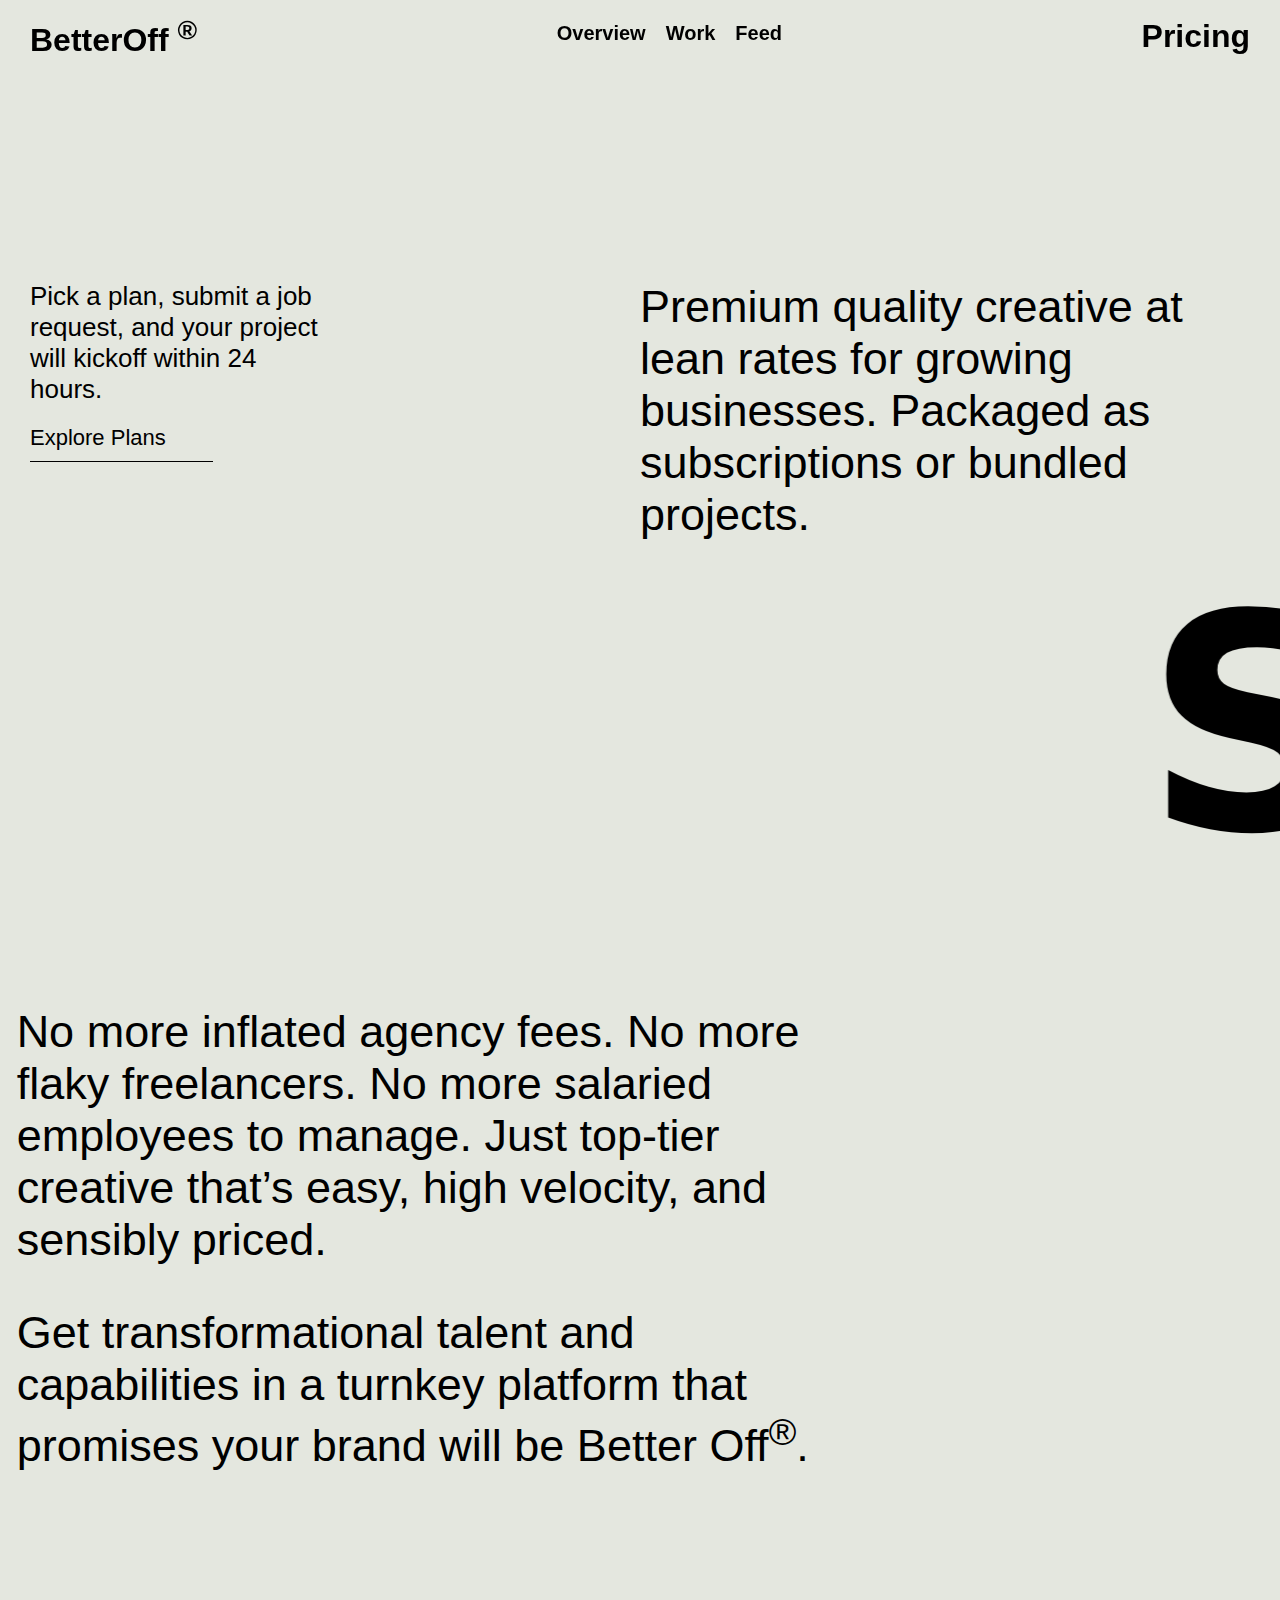
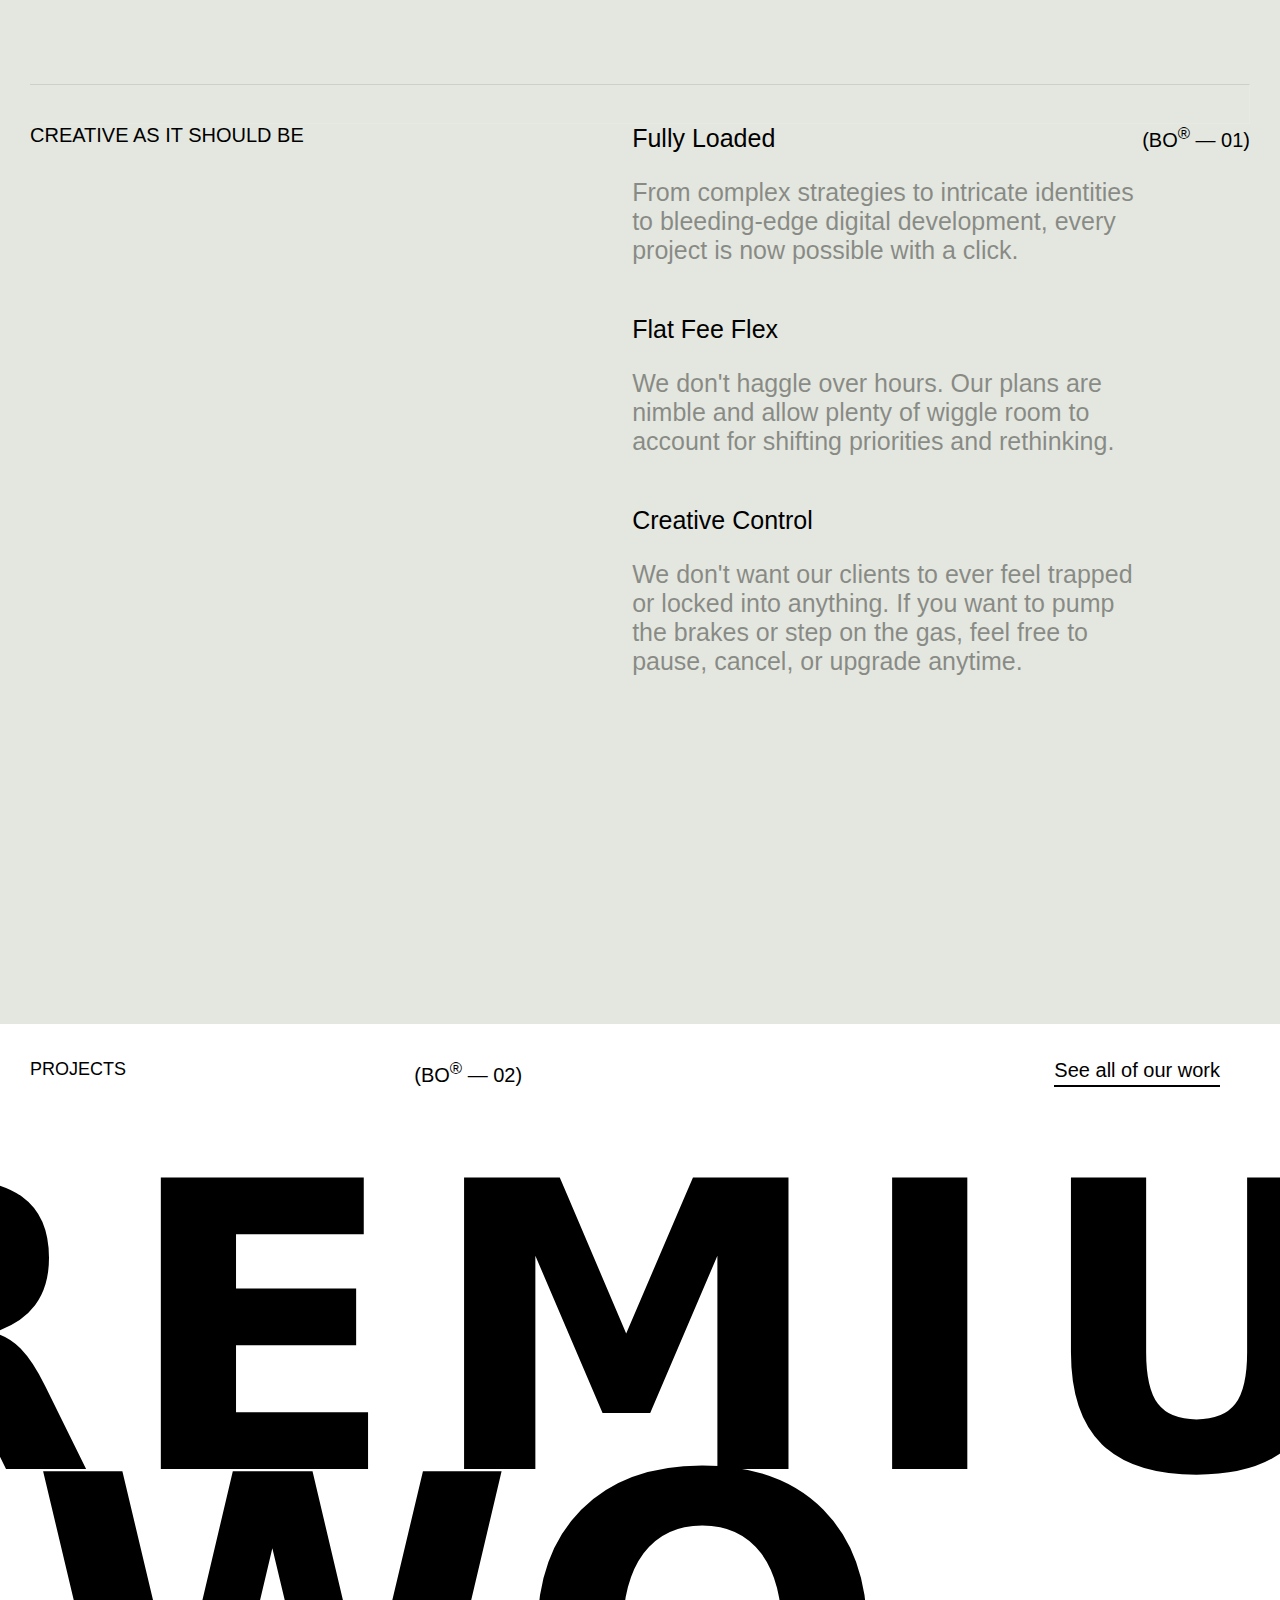
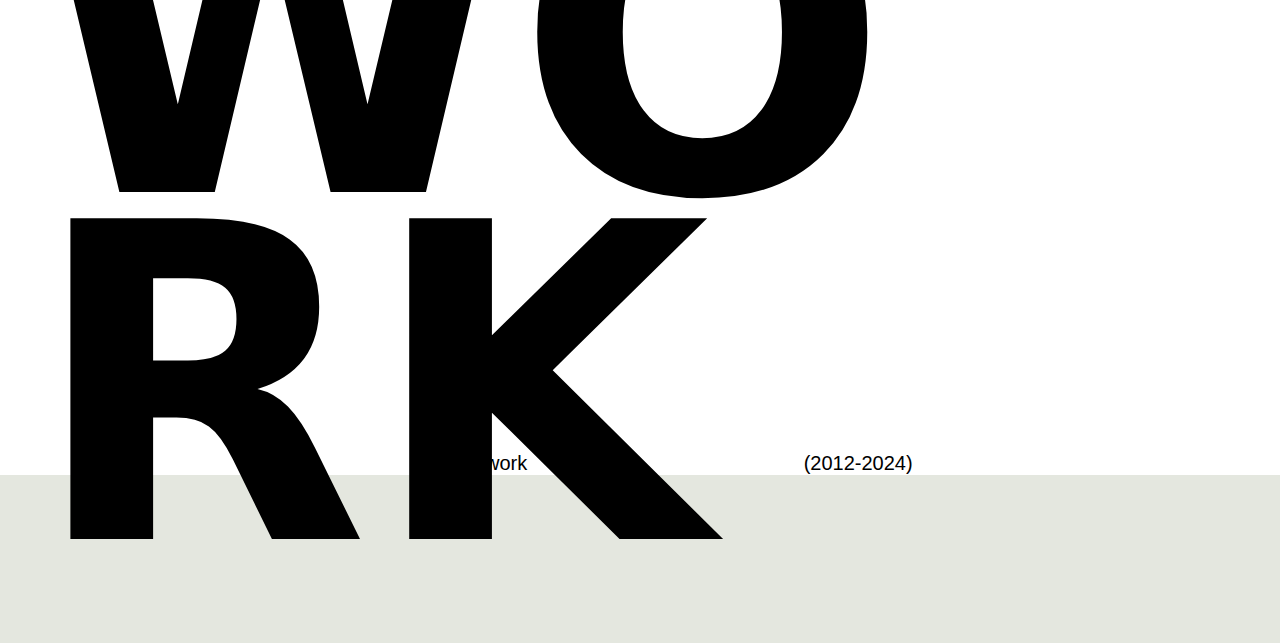
==== index.html @ 03f6bea2 "page4" ====
<!DOCTYPE html>
<html lang="en">
    <head>
        <meta charset="UTF-8" />
        <meta name="viewport" content="width=device-width, initial-scale=1.0" />
        <title>Clone Website</title>
        <link
    href="https://cdn.jsdelivr.net/npm/remixicon@4.3.0/fonts/remixicon.css"
    rel="stylesheet"
/>
        <link rel="stylesheet" href="style.css" />
    </head>
    <body>
        <nav>
            <h1>BetterOff <sup>&#174;</sup></h1>
            <ul>
                <li>Overview</li>
                <li>Work</li>
                <li>Feed</li>
            </ul>
            <h1>Pricing</h1>
        </nav>

        <div class="page1">
            <div style="height: 30%"></div>
            <div class="content">
                <div class="left">
                    <p>
                        Pick a plan, submit a job request, and your project will kickoff within 24 hours.
                    </p>
                    <button>
                        Explore Plans <i class="ri-arrow-right-line"></i>
                    </button>
                </div>
                <h1 class="right">
                    Premium quality creative at lean rates
                    for growing businesses. Packaged as
                    subscriptions or bundled projects.
                </h1>
            </div>
            <marquee scrollamount="15" behavior="" direction=""
                >SUBSCRIBE
                <img
                    src="https://plus.unsplash.com/premium_photo-1682633117352-f94fecd90abe?q=80&w=1932&auto=format&fit=crop&ixlib=rb-4.0.3&ixid=M3wxMjA3fDB8MHxwaG90by1wYWdlfHx8fGVufDB8fHx8fA%3D%3D"
                    alt=""
            /></marquee>
            </div>

            <div class="page2">
                <p>No more inflated agency fees. No more flaky
                    freelancers. No more salaried employees to
                    manage. Just top-tier creative that’s easy,
                    high velocity, and sensibly priced.
                </p>
                <p>Get transformational talent and capabilities
                    in a turnkey platform that promises your
                    brand will be Better Off<sup>&#174;</sup>.
                </p>
            </div>
            <hr>
            <div class="page3">
                <div class="left">
                    <h5><i class="ri-circle-fill"></i> Creative as it should be</h5>
                </div>
                <div class="center">
                    <div class="upper">
                        <h1>Fully Loaded</h1>
                        <p>From complex strategies to intricate identities <br> to bleeding-edge digital development, every <br> project is now possible with a click.</p>
                    </div>
                    <div class="middle">
                        <h1>Flat Fee Flex</h1>
                        <p>We don't haggle over hours. Our plans are <br> nimble and allow plenty of wiggle room to <br> account for shifting priorities and rethinking.</p>
                    </div>
                    <div class="lower">
                        <h1>Creative Control</h1>
                        <p>We don't want our clients to ever feel trapped <br> or locked into anything. If you want to pump <br> the brakes or step on the gas, feel free to <br> pause, cancel, or upgrade anytime. </p>
                    </div>
                </div>
                <div class="right">
                    <h1>(BO<sup>&#174;</sup> — 01)</h1>
                </div>
            </div>

            <div class="page4">
                <div class="nav">
                    <h1><i class="ri-circle-fill"></i> Projects</h1>
                    <h2>(BO<sup>&#174;</sup> — 02)</h2>
                    <a href="">See all of our work</a>
                </div>
                <div class="premium"> <h1>Premium</h1> </div>
                <div class="work">
                    <h1>Wo
                        <video width="530px"  autoplay loop src="assets/video.mp4"></video>
                    rk</h1>
                </div>
                <div class="footer">
                    <h1 class="client">Client work</h1>
                    <h1 class="year">(2012-2024)</h1>
                </div>    
            </div>
    </body>
</html>
---- style.css ----
* {
    margin: 0;
    padding: 0;
    box-sizing: border-box;
}
html,
body {
    height: 100%;
    width: 100%;
}
body {
    background-color: #e4e7df;
    font-family: sans-serif;
}

nav {
    width: 100%;
    padding: 15px 30px;
    display: flex;
    justify-content: space-between;
    align-items: center;
    position: fixed;
    top: 0;
    z-index: 100;
}

nav > ul {
    display: flex;
    align-items: center;
    list-style: none;
    gap: 20px;
    font-size: 20px;
    font-weight: 600;
}

nav ul li {
    padding-bottom: 5px;
    border-bottom: 1px solid transparent;
    /* transition: 1s 0.5s linear; */
    transition: 1s ;
}

nav ul li:hover {
    cursor: pointer;
    border-bottom: 1px solid black;
}

.page1 {
    width: 100%;
    height: 100vh;
    display: flex;
    flex-direction: column;
    justify-content: space-between;
}
.content {
    padding: 10px 30px;
    width: 100%;
    display: flex;
}

.content .left {
    width: 60%;
}

.content .left p {
    width: 50%;
    font-size: 26px;
    margin-bottom: 20px;
}

.content .left button {
    font-size: 22px;
    background-color: transparent;
    border: none;
    width: 30%;
    border-bottom: 1px solid black;
    padding-bottom: 10px;
    display: flex;
    justify-content: space-between;
}

.content .right {
    width: 60%;
    font-size: 45px;
    font-weight: 500;
}

.page1 marquee {
    display: flex;
    align-items: center;
    font-size: 300px;
    font-weight: 900;
    font-family: "Bebas Neue", system-ui;
    letter-spacing: 10px;
}

.page1 marquee img {
    height: 210px;
}

.page2{
    height: 80%;
    width: 65%;
    padding-top: 5%;
    font-size: 25px;
    /* background-color: brown; */
}

.page2 p{
    padding-top: 5%;
    padding-left: 2%;
    font-size: 45px;
    font-weight: 500;
}
hr{
    margin-top: 5%;
    /* padding: 2%; */
    margin-left: 30px;
    margin-right: 30px;
    padding-bottom: 3%;
    opacity: 0.3;
    border-left: none;
}

.page3{
    width: 100%;
    height: 100%;
    /* background-color: blueviolet; */
    display: flex;
    justify-content: space-between;
}
 
.page3 > .left{
    /* background-color: rgb(135, 105, 60); */
    margin-left: 30px;
    margin-top: 0;
}

.page3 > .left h5{
    font-size: 20px;
    font-weight: 500;
    text-transform: uppercase;
}

.page3 > .center{
    /* background-color: brown; */
    margin-left: 25%;
}

.page3 > .center > .upper h1{
    font-size: 25px;
    font-weight: 500;
    padding-bottom: 25px;
}

.page3 > .center > .upper p{
    font-size: 25px;
    opacity: 0.4;
    padding-bottom: 50px;
}

.page3 > .center > .middle h1{
    font-size: 25px;
    font-weight: 500;
    padding-bottom: 25px;
}

.page3 > .center > .middle p{
    font-size: 25px;
    opacity: 0.4;
    padding-bottom: 50px;
}


.page3 > .center > .lower h1{
    font-size: 25px;
    font-weight: 500;
    padding-bottom: 25px;
}

.page3 > .center > .lower p{
    font-size: 25px;
    opacity: 0.4;
    padding-bottom: 50px;
}

.page3 > .right h1{
    font-size: 20px;
    padding-right: 30px;
    font-weight: 500;
}

.page4{
    width: 100%;
    /* height: 100vh;  */
    background-color: #ffffff;
    padding: 0 30px;
}

.nav{
    display: flex;
    width: 100%;
    /* background-color: blue; */
    justify-content: space-between;
    padding-top: 35px;
}
.nav h1{
    font-size: 18px;
    font-weight: 500;
    text-transform: uppercase;
}

.nav h2{
    padding-right:20%;
    font-size: 20px;
    font-weight: 500;
}

.nav > a{
    margin-right: 30px;
    font-size: 20px;
    font-weight: 500;
    color: black;
    text-decoration: none;
    border-bottom: 2px solid black;
    animation: move 1s linear 1s infinite ;
    transition: all 1s;
}

.page4 >.nav > a:hover{
    border-bottom: 1px solid black;
}

.page4 .premium{
    width: 100%;
    height: 40%;
    /* background-color: red; */
    margin: 20% 0px;
    display: flex;
    justify-content: center;
}
.page4 > .premium > h1{
    font-family: "Bebas Neue", system-ui;
    font-size: 400px;
    padding: 0 20px;
    text-transform: uppercase;
    font-weight: 900;       
    line-height: 0px;
    letter-spacing: 30px;
}
.page4 > .work{
    font-family: "Bebas Neue", system-ui;
    font-size: 220px;
    text-transform: uppercase;
    font-weight: 900;
    line-height: 130px;
    display: flex;
    justify-content: center;
}
.footer{
    width: 100%;
    display: flex;
    /* margin-left: 30%;
    margin-right: 30%; */
    justify-content: space-evenly;
    font-size: 10px;
    /* background-color: brown; */
}
.footer >.client{
    padding-left: 10%;
    font-weight: 100;
}
.footer > .year{
    margin-right: 5%;
    font-weight: 100;
}
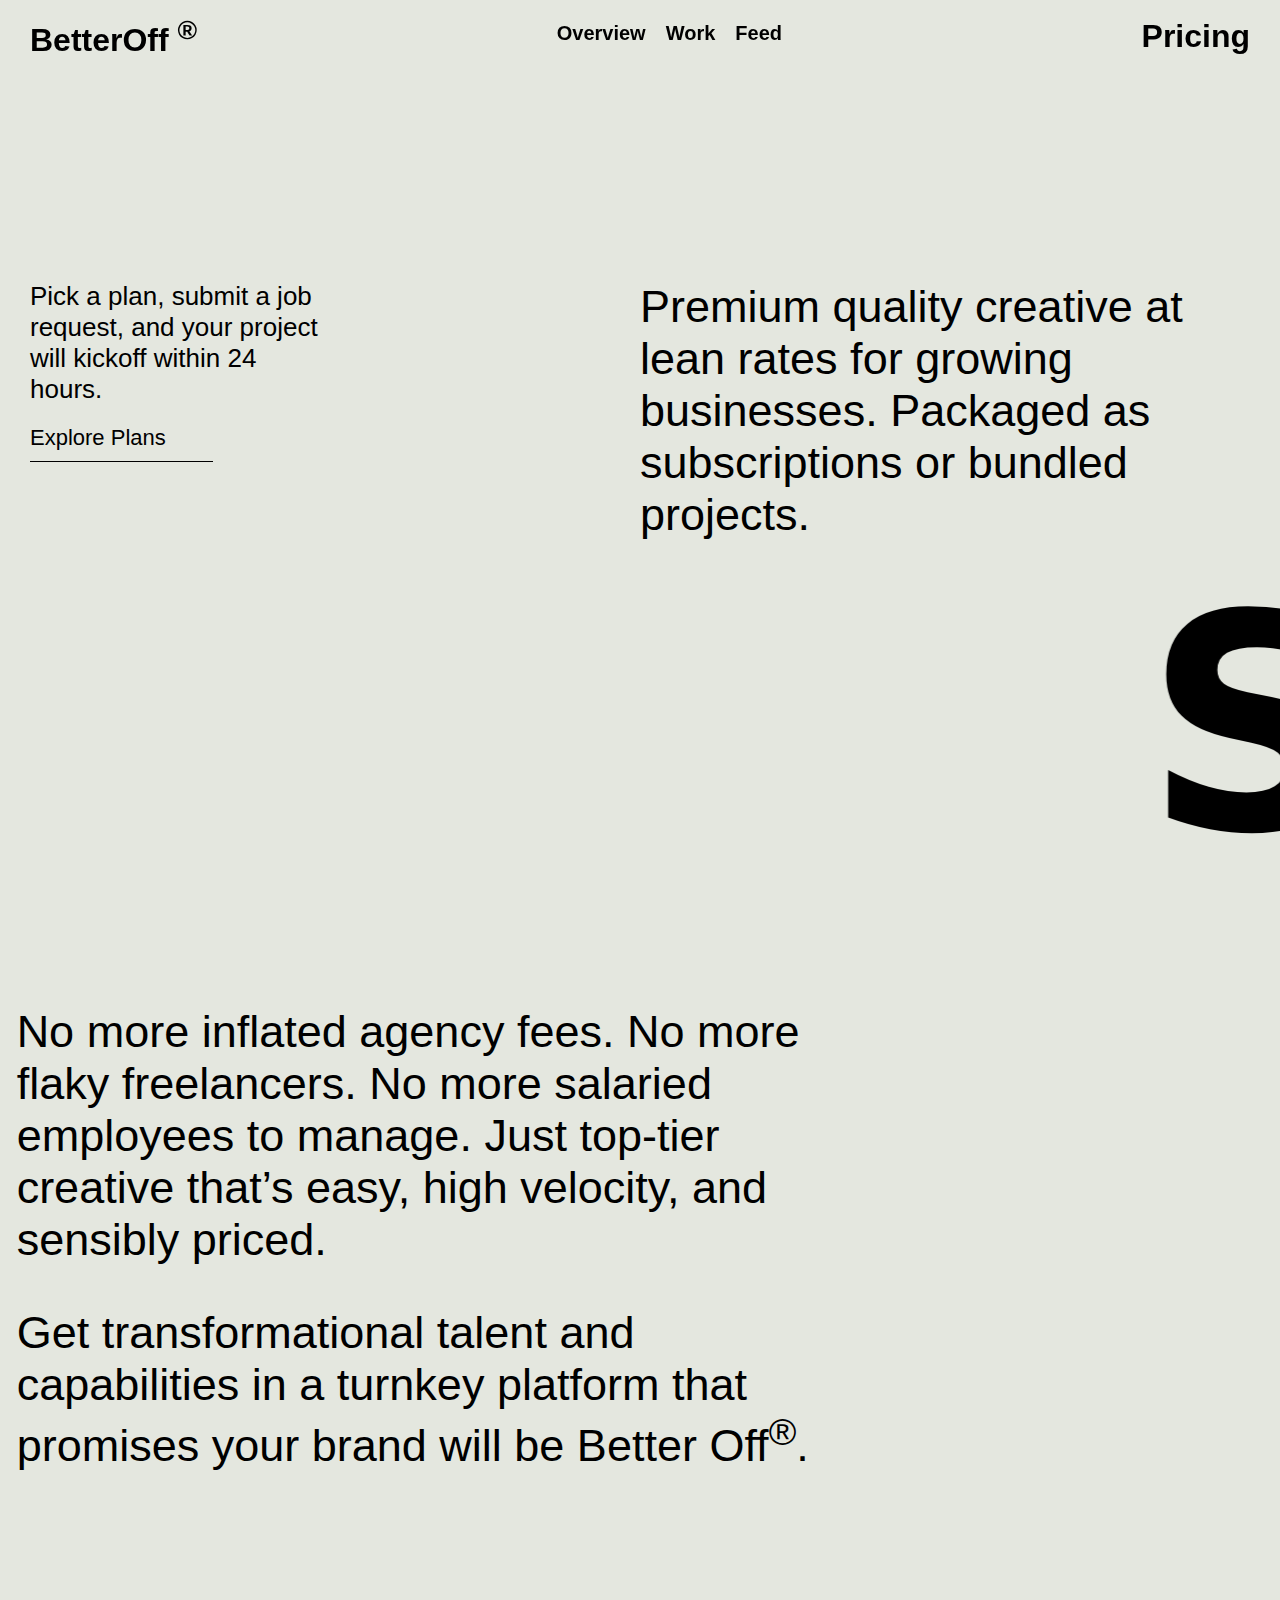
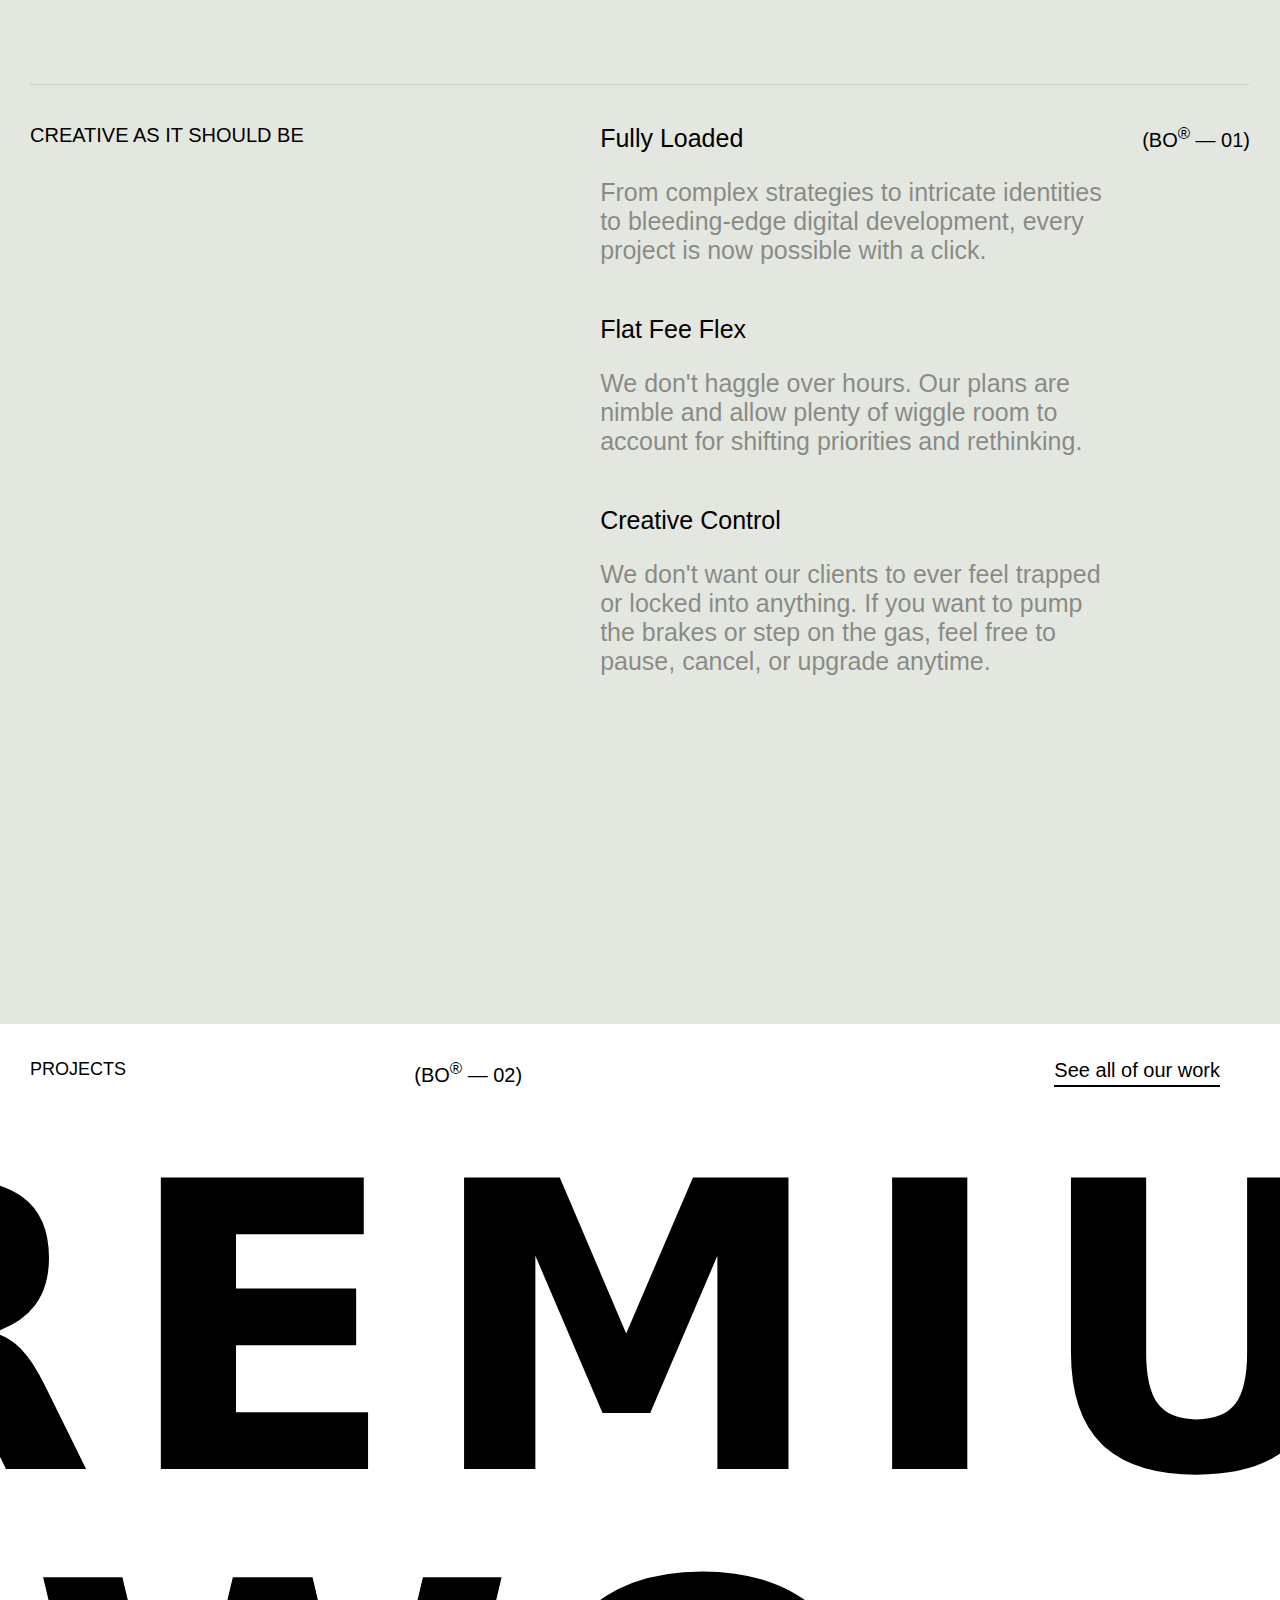
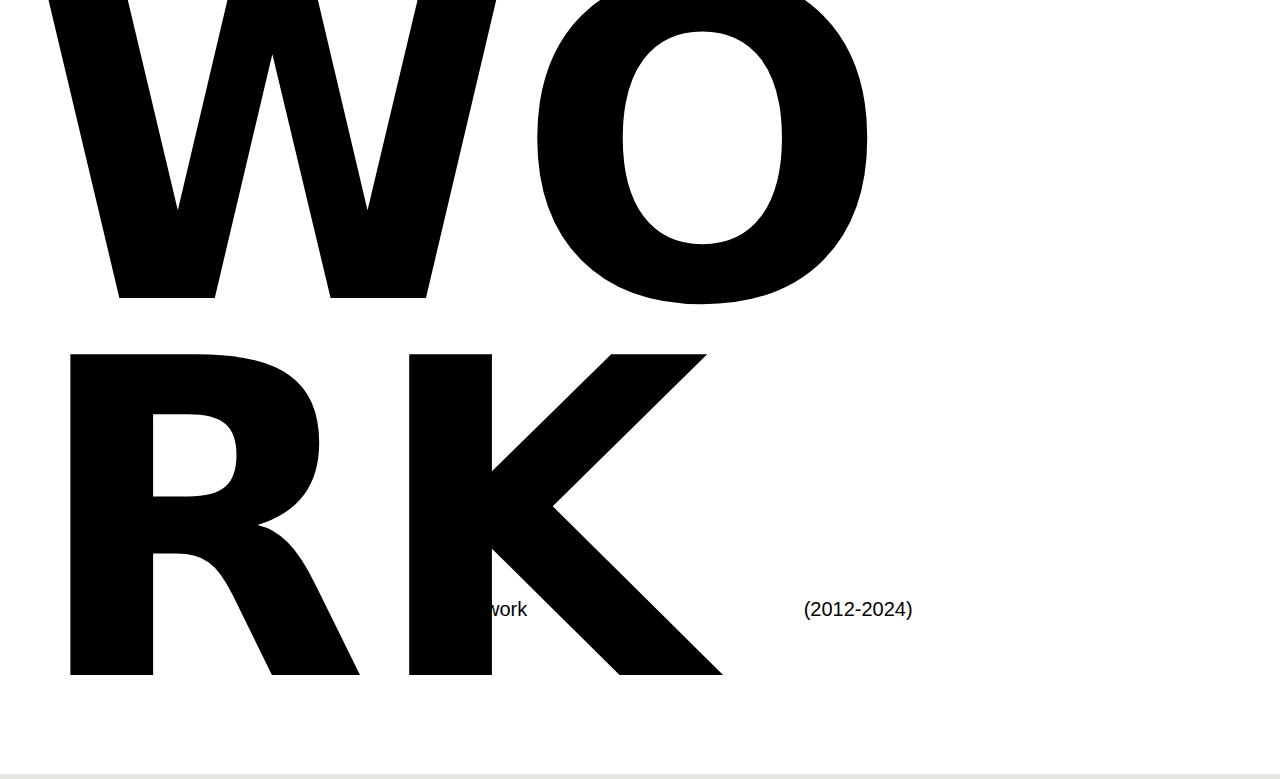
==== commit 1029adc7: "Responsive" ====
--- a/index.html
+++ b/index.html
@@ -9,6 +9,7 @@
     rel="stylesheet"
 />
         <link rel="stylesheet" href="style.css" />
+        <link rel="stylesheet" href="media.css">
     </head>
     <body>
         <nav>
@@ -19,10 +20,12 @@
                 <li>Feed</li>
             </ul>
             <h1>Pricing</h1>
+            <i class="ri-menu-line"></i>
+            
         </nav>
 
         <div class="page1">
-            <div style="height: 30%"></div>
+            <div class="filler"></div>
             <div class="content">
                 <div class="left">
                     <p>
@@ -57,7 +60,7 @@
                     brand will be Better Off<sup>&#174;</sup>.
                 </p>
             </div>
-            <hr>
+            <hr class="hrp2">
             <div class="page3">
                 <div class="left">
                     <h5><i class="ri-circle-fill"></i> Creative as it should be</h5>
@@ -82,7 +85,7 @@
             </div>
 
             <div class="page4">
-                <div class="nav">
+                <div class="nav4">
                     <h1><i class="ri-circle-fill"></i> Projects</h1>
                     <h2>(BO<sup>&#174;</sup> — 02)</h2>
                     <a href="">See all of our work</a>
@@ -98,5 +101,3 @@
                     <h1 class="year">(2012-2024)</h1>
                 </div>    
             </div>
-    </body>
-</html> --- a/style.css
+++ b/style.css
@@ -112,7 +112,7 @@
     font-size: 45px;
     font-weight: 500;
 }
-hr{
+.hrp2{
     margin-top: 5%;
     /* padding: 2%; */
     margin-left: 30px;
@@ -144,7 +144,7 @@
 
 .page3 > .center{
     /* background-color: brown; */
-    margin-left: 25%;
+    margin-left: 20%;
 }
 
 .page3 > .center > .upper h1{
@@ -192,31 +192,32 @@
 
 .page4{
     width: 100%;
-    /* height: 100vh;  */
+    height: 150%; 
     background-color: #ffffff;
     padding: 0 30px;
-}
-
-.nav{
+    padding-bottom: 500px;
+}
+
+.nav4{
     display: flex;
     width: 100%;
     /* background-color: blue; */
     justify-content: space-between;
     padding-top: 35px;
 }
-.nav h1{
+.nav4 h1{
     font-size: 18px;
     font-weight: 500;
     text-transform: uppercase;
 }
 
-.nav h2{
+.nav4 h2{
     padding-right:20%;
     font-size: 20px;
     font-weight: 500;
 }
 
-.nav > a{
+.nav4 > a{
     margin-right: 30px;
     font-size: 20px;
     font-weight: 500;
@@ -227,7 +228,7 @@
     transition: all 1s;
 }
 
-.page4 >.nav > a:hover{
+.page4 >.nav4 > a:hover{
     border-bottom: 1px solid black;
 }
 
@@ -235,7 +236,7 @@
     width: 100%;
     height: 40%;
     /* background-color: red; */
-    margin: 20% 0px;
+    margin-top: 20%;
     display: flex;
     justify-content: center;
 }
@@ -253,10 +254,11 @@
     font-size: 220px;
     text-transform: uppercase;
     font-weight: 900;
-    line-height: 130px;
+    line-height: 150px;
     display: flex;
     justify-content: center;
 }
+
 .footer{
     width: 100%;
     display: flex;
@@ -274,3 +276,4 @@
     margin-right: 5%;
     font-weight: 100;
 }
+
--- a/media.css
+++ b/media.css
@@ -0,0 +1,165 @@
+nav > i {
+    display: none;
+    font-size: 30px;
+}
+.filler {
+    height: 30vh;
+}
+@media (max-width: 600px){
+    nav{
+        padding: 10px 10px;
+    }
+
+    nav > i {
+        display: initial;
+    }
+
+    nav > ul {
+        display: none;
+    }
+    nav h1:last-of-type {
+        display: none;
+    }
+
+    .page1 > .content {
+        display: initial;
+    }
+
+    .page1 > .content > .left,
+    .page1 > .content > .right {
+        width: 100%;
+        margin-bottom: 5%;
+    }
+
+    .page1 .left p {
+        width: inherit;
+    }
+    .page1 .left button {
+        width: max-content;
+    }
+    .page1 .right {
+        font-size: 30px;
+    }
+    .filler {
+        height: 10vh;
+    }
+
+    .page1 .slider-inside span {
+        font-size: 200px;
+    }
+
+    .page1 .slider-inside img {
+        height: 180px;
+    }
+
+    .page2 > p {
+        width: 100%;
+        font-size: 25px;
+    }
+    .page3 > .left h5{
+
+        width: 100%;
+        font-size:9px;
+    }
+    .page3 > .center{
+        margin-left: 17px;
+    }
+    .page3 > .center > .upper h1{
+        width: 100%;
+        font-size:20px;
+    }
+    .page3 > .center > .upper p{
+        width: 100%;
+        font-size:15px;
+    }
+
+    .page3 > .center > .middle h1{
+        width: 100%;
+        font-size:20px;
+    }
+    .page3 > .center > .middle p{
+        width: 100%;
+        font-size:15px;
+    }
+
+    .page3 > .center > .lower h1{
+        width: 100%;
+        font-size:20px;
+    }
+    .page3 > .center > .lower p{
+        width: 100%;
+        font-size:15px;
+    }
+
+    .page3 > .right h1{
+        width: 100%;
+        font-size:13px;
+    }
+
+    .page4{
+        height: 0vh;
+    }
+    .page4 > .nav4 > h1{
+        width: 100%;
+        font-size:15px;
+    }
+    .page4 > .nav4 > h2{
+        width: 100%;
+        font-size:15px;
+    }
+    .page4 > .nav4 > a{
+        width: 100%;
+        font-size:15px;
+    }
+    .page4 > .premium{
+        display:flex ;
+        justify-content: center;
+        /* height: 30%; */
+        padding-bottom: 15px;
+    }
+    .page4 > .premium h1{
+        /* width: 100%; */
+        font-size:100px;
+        letter-spacing: 13px; 
+    }
+    .page4 > .work{
+        display:flex ;
+        justify-content: center;
+    }
+    .page4 > .work h1{
+        /* width: 100%; */
+        font-size:100px;
+        letter-spacing: 5px;
+    }
+    .page4 > .work video{
+        width: 130px;
+    }
+    .page4 > .footer >{
+        padding-top: 0%;
+        position: absolute;
+    }
+    .page4 > .footer > .client{
+        font-size:15px;
+        position: absolute;
+        left: 0;
+        padding-left: 55px;
+    }
+    .page4 > .footer > .year{
+        font-size:15px;
+        position: absolute;
+        right: 0;
+        padding-right: 30px;  
+    }
+    .page5{
+        width: 100%;
+    }
+    .page5 > .nav5 h1{
+        font-size: 10px;
+    }
+    .page5 > .nav5 p{
+        font-size: 30px;
+    }
+    .page1 ,.page2,.page3.page4{
+        padding: 0px 10px;
+    }
+}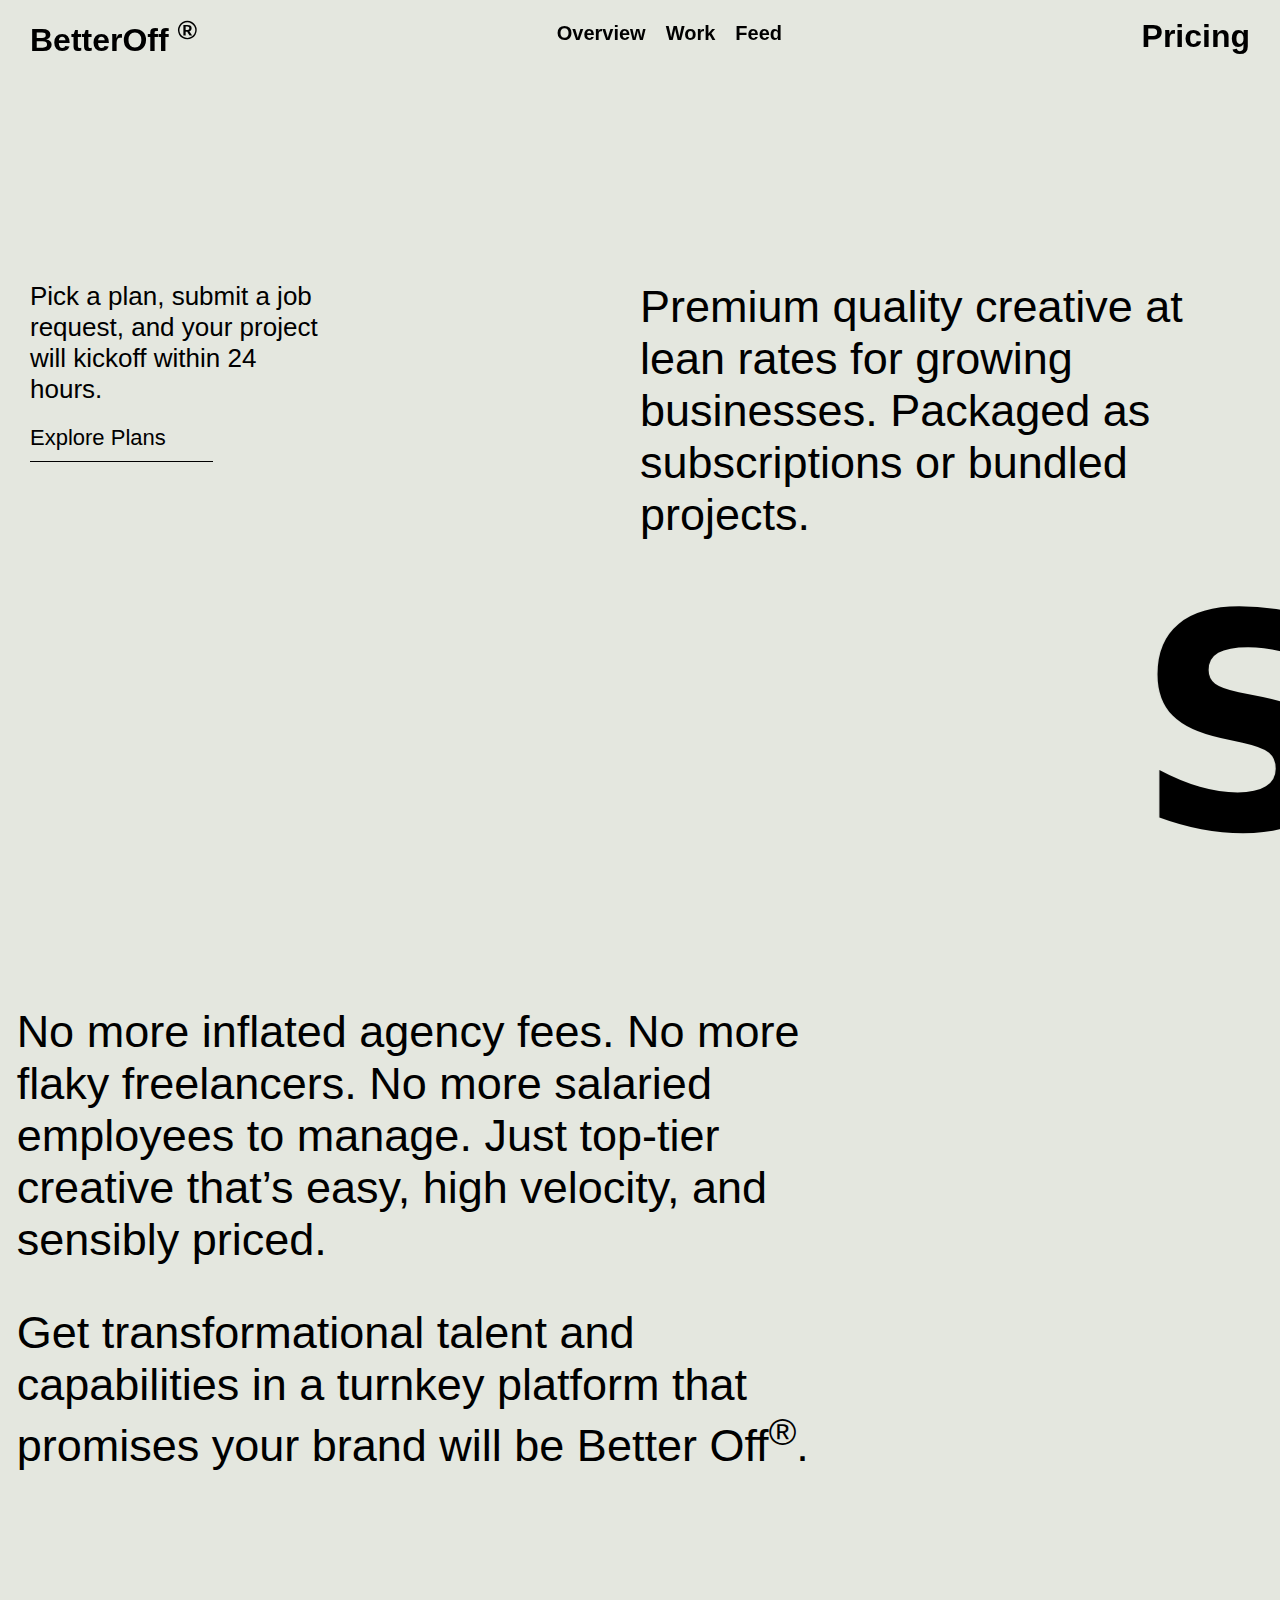
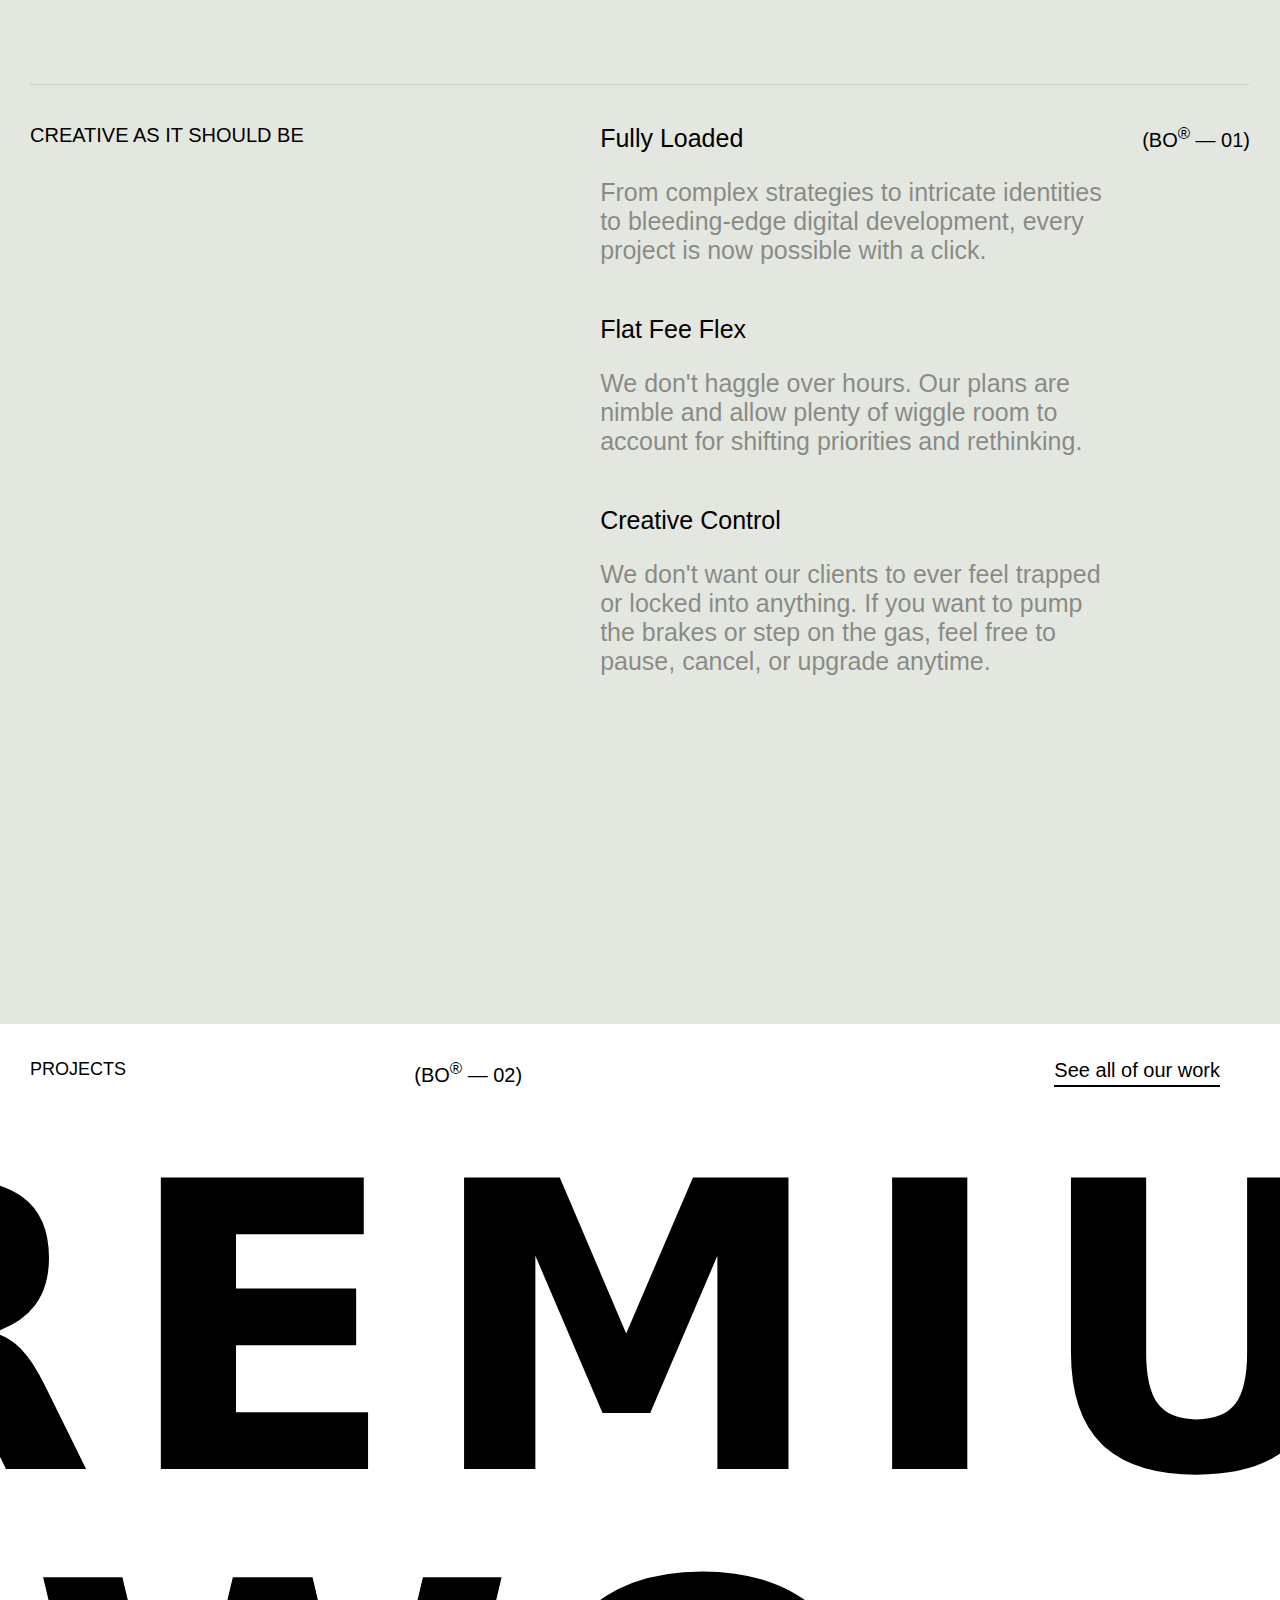
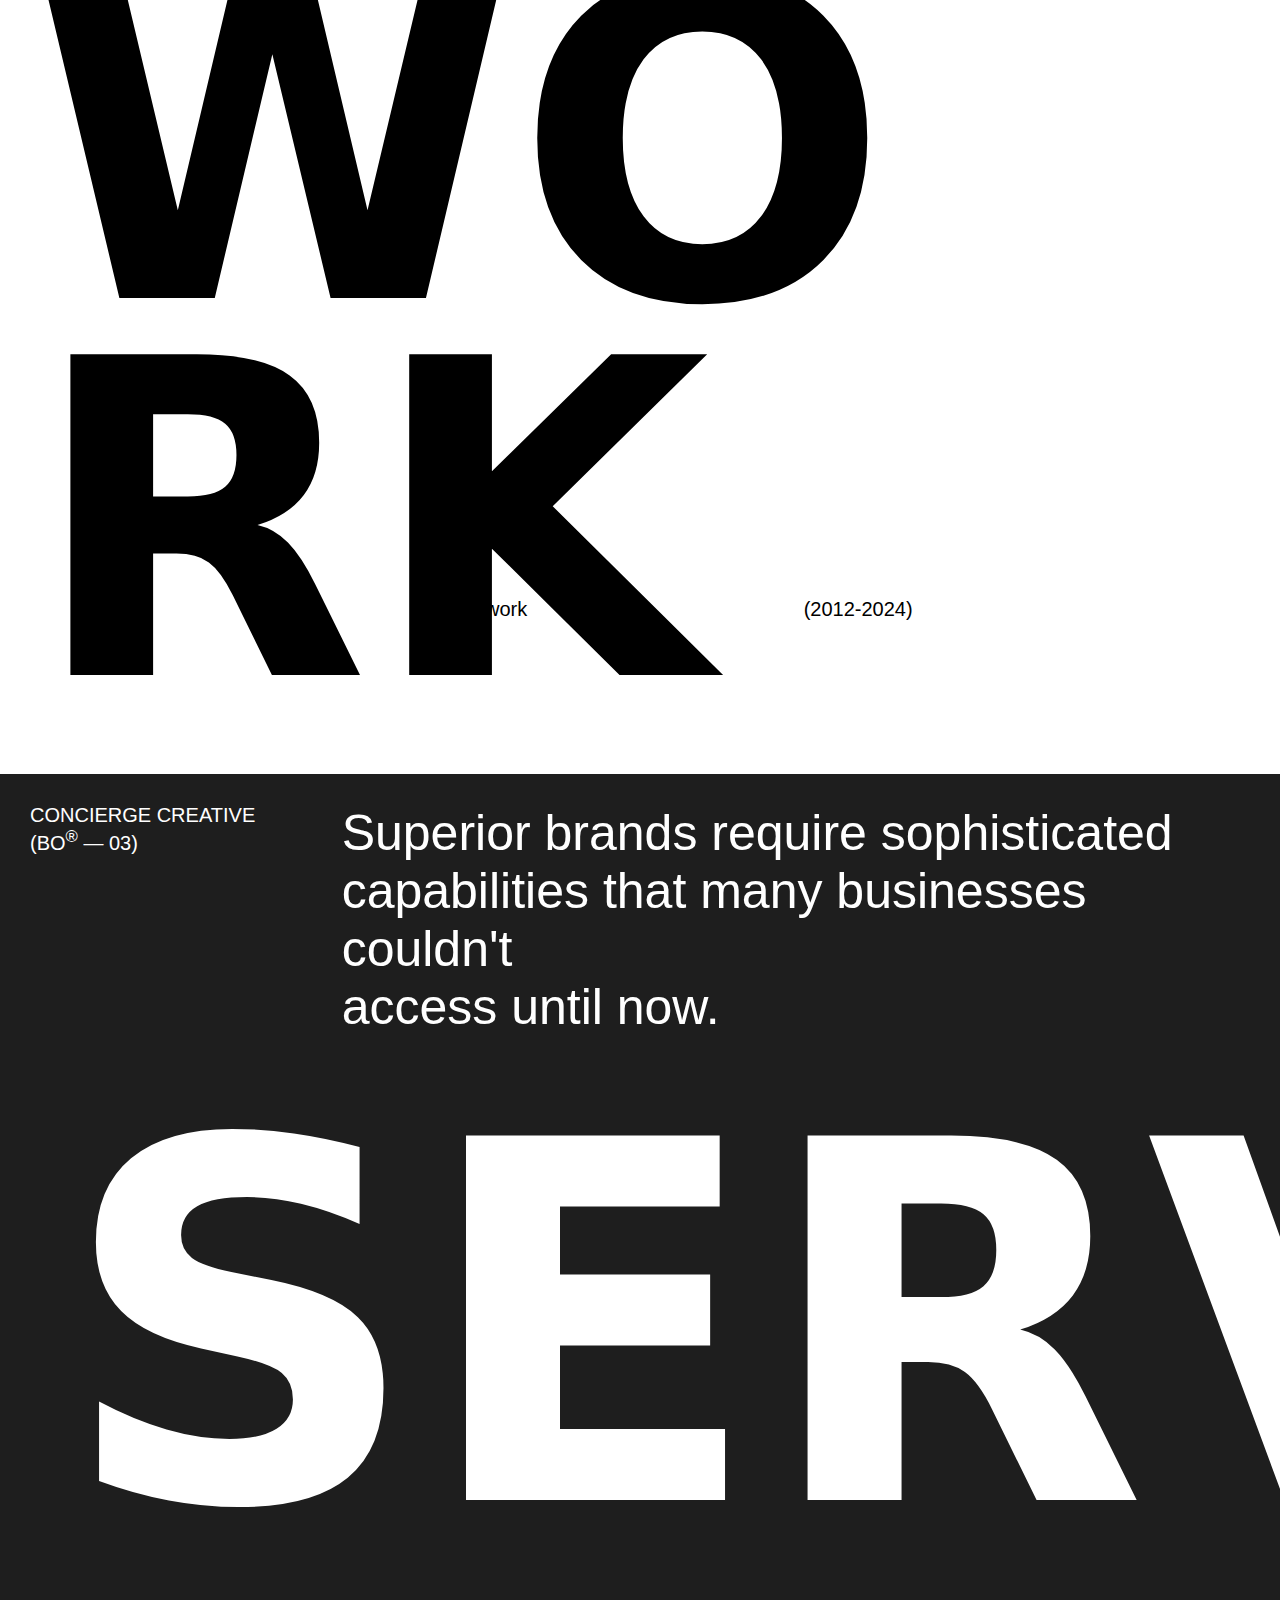
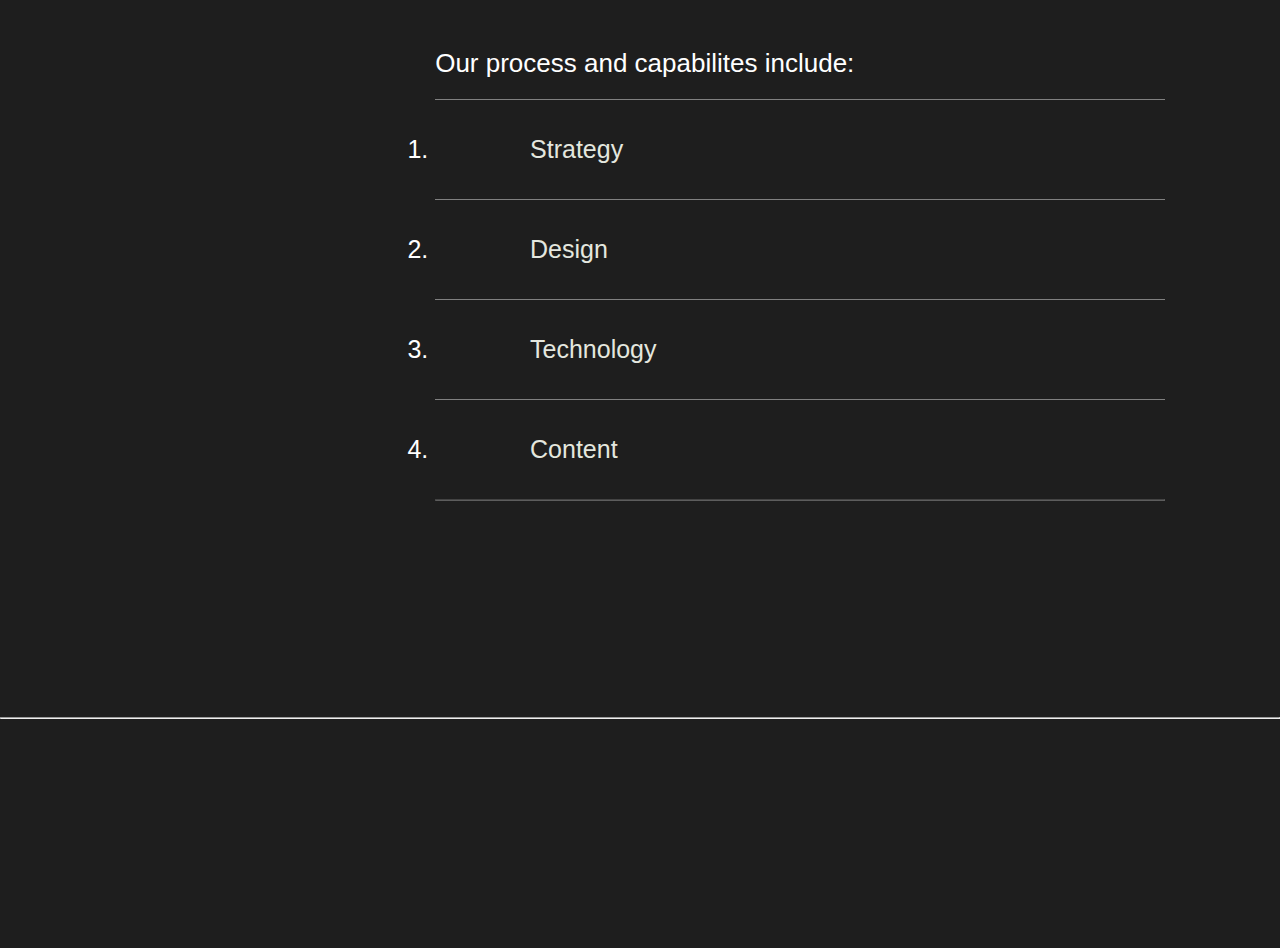
==== commit b5a56daf: "It has become responsive up to 6 pages" ====
--- a/index.html
+++ b/index.html
@@ -101,3 +101,31 @@
                     <h1 class="year">(2012-2024)</h1>
                 </div>    
             </div>
+            <div class="page5">
+                <div class="nav5">
+                <h1><i class="ri-circle-fill"></i>CONCIERGE CREATIVE <br>
+                    (BO<sup>&#174;</sup> — 03)</h1>
+                <p>Superior brands require sophisticated <br>
+                    capabilities that many businesses couldn't <br>
+                    access until now.</p>
+                </div>
+                <h1>Services</h1>
+            </div>
+
+            <div class="page6">
+            
+                <div class="box">
+                    <h1>Our process and capabilites include:</h1>
+                        <ol>
+                            <li><button>Strategy <i class="ri-add-line"></i></button></li>
+                            <li><button>Design <i class="ri-add-line"></i></button></li>
+                            <li><button>Technology <i class="ri-add-line"></i></button></li>
+                            <li><button>Content <i class="ri-add-line"></i></button></li>
+                            
+                        </ol>
+                        <hr class="hrp6B">
+                </div>
+                <hr class="hrp6">
+            </div>
+    </body>
+</html> --- a/style.css
+++ b/style.css
@@ -36,7 +36,6 @@
 nav ul li {
     padding-bottom: 5px;
     border-bottom: 1px solid transparent;
-    /* transition: 1s 0.5s linear; */
     transition: 1s ;
 }
 
@@ -103,7 +102,6 @@
     width: 65%;
     padding-top: 5%;
     font-size: 25px;
-    /* background-color: brown; */
 }
 
 .page2 p{
@@ -114,7 +112,6 @@
 }
 .hrp2{
     margin-top: 5%;
-    /* padding: 2%; */
     margin-left: 30px;
     margin-right: 30px;
     padding-bottom: 3%;
@@ -125,13 +122,11 @@
 .page3{
     width: 100%;
     height: 100%;
-    /* background-color: blueviolet; */
     display: flex;
     justify-content: space-between;
 }
  
 .page3 > .left{
-    /* background-color: rgb(135, 105, 60); */
     margin-left: 30px;
     margin-top: 0;
 }
@@ -143,7 +138,6 @@
 }
 
 .page3 > .center{
-    /* background-color: brown; */
     margin-left: 20%;
 }
 
@@ -201,7 +195,6 @@
 .nav4{
     display: flex;
     width: 100%;
-    /* background-color: blue; */
     justify-content: space-between;
     padding-top: 35px;
 }
@@ -235,7 +228,6 @@
 .page4 .premium{
     width: 100%;
     height: 40%;
-    /* background-color: red; */
     margin-top: 20%;
     display: flex;
     justify-content: center;
@@ -262,11 +254,8 @@
 .footer{
     width: 100%;
     display: flex;
-    /* margin-left: 30%;
-    margin-right: 30%; */
     justify-content: space-evenly;
     font-size: 10px;
-    /* background-color: brown; */
 }
 .footer >.client{
     padding-left: 10%;
@@ -277,3 +266,88 @@
     font-weight: 100;
 }
 
+.page5{
+    width: 100%;
+    background-color: #1e1e1e;
+    color: #ffffff;
+    padding: 30px 30px;
+}
+.page5 > .nav5{
+    display: flex;
+    justify-content: space-between;
+}
+
+.page5 >.nav5 > h1{
+    width:20%;
+    font-family: sans-serif;
+    font-size:20px; 
+    font-weight: 500;
+    color: rgb(255, 255, 255);
+}
+
+.page5 >.nav5 > p{
+    padding-left: 6%;
+    font-weight: 500;
+    font-size: 50px;
+}
+
+.page5 > h1{
+    font-family: "Bebas Neue", system-ui;
+    font-size: 500px;
+    text-transform: uppercase;
+    font-weight: 900;
+    padding: 0px 30px;
+}
+.page6{
+    width: 100%;
+    height: 100%;
+    background-color: #1e1e1e;
+    color: rgb(255, 255, 255);
+}
+
+.page6  .box{
+    margin-left: 34%;
+    width: 57%;
+    height: 300px;
+}
+
+.page6 > .box h1{
+    padding-bottom: 20px;
+    font-size: 26px;
+    font-weight: 500;
+}
+.page6  .box ol li{
+    font-size: 25px;
+    text-decoration: none;
+}
+.page6  .box ol li button{
+    width: 100%;
+    height: 100px;
+    background-color: transparent;
+    color: #e4e7df;
+    font-size: 25px;
+    padding-left: 13%;
+    padding-right: 1%;
+    border-bottom: none;
+    border-left: none;
+    border-right: none;
+    display: flex;
+    align-items: center;
+    justify-content: space-between;
+    border-top: 1px solid gray;
+}
+.ri-add-line{
+    font-size: 30px;
+}
+.hrp6B{
+    opacity: .3;
+}
+
+.hrp6{
+    margin-top: 28.8%;
+    color: #e4e7df;
+}
+
+
+
+
--- a/media.css
+++ b/media.css
@@ -97,7 +97,7 @@
     }
 
     .page4{
-        height: 0vh;
+        height: 0vh;   
     }
     .page4 > .nav4 > h1{
         width: 100%;
@@ -114,11 +114,9 @@
     .page4 > .premium{
         display:flex ;
         justify-content: center;
-        /* height: 30%; */
         padding-bottom: 15px;
     }
     .page4 > .premium h1{
-        /* width: 100%; */
         font-size:100px;
         letter-spacing: 13px; 
     }
@@ -127,7 +125,6 @@
         justify-content: center;
     }
     .page4 > .work h1{
-        /* width: 100%; */
         font-size:100px;
         letter-spacing: 5px;
     }
@@ -153,13 +150,49 @@
     .page5{
         width: 100%;
     }
+    .page5 > .nav5 {
+        display: flex;
+    }
     .page5 > .nav5 h1{
-        font-size: 10px;
+        font-size: 13px;
+        padding-bottom: 0%;
     }
     .page5 > .nav5 p{
-        font-size: 30px;
+        top: 70px; ;
+        padding-left: 20%;
+        font-size: 20px;
     }
-    .page1 ,.page2,.page3.page4{
-        padding: 0px 10px;
+   
+    .page5 > h1{
+        font-size: 150px;
+        padding-left: 0;
+        text-decoration:10px underline;
+        text-align: center;
     }
-}+    .page6{
+        height: 70%;
+    }
+    .page6 > .box{
+        margin-left:6%;
+    }
+    .hrp6{
+        margin-top: 35%;
+        color: #e4e7df;
+    }
+    .page6  .box ol li{
+        font-size: 20px;
+        text-decoration: none;
+    }
+    .page6  .box ol li button{
+        font-size: 20px;
+        height: 10vh;
+    }
+    .ri-add-line{
+        font-size: 20px;
+    }
+    .page6  .box >h1{
+        color: rgb(174, 166, 166);
+        font-size: 20px;
+    }
+
+}
